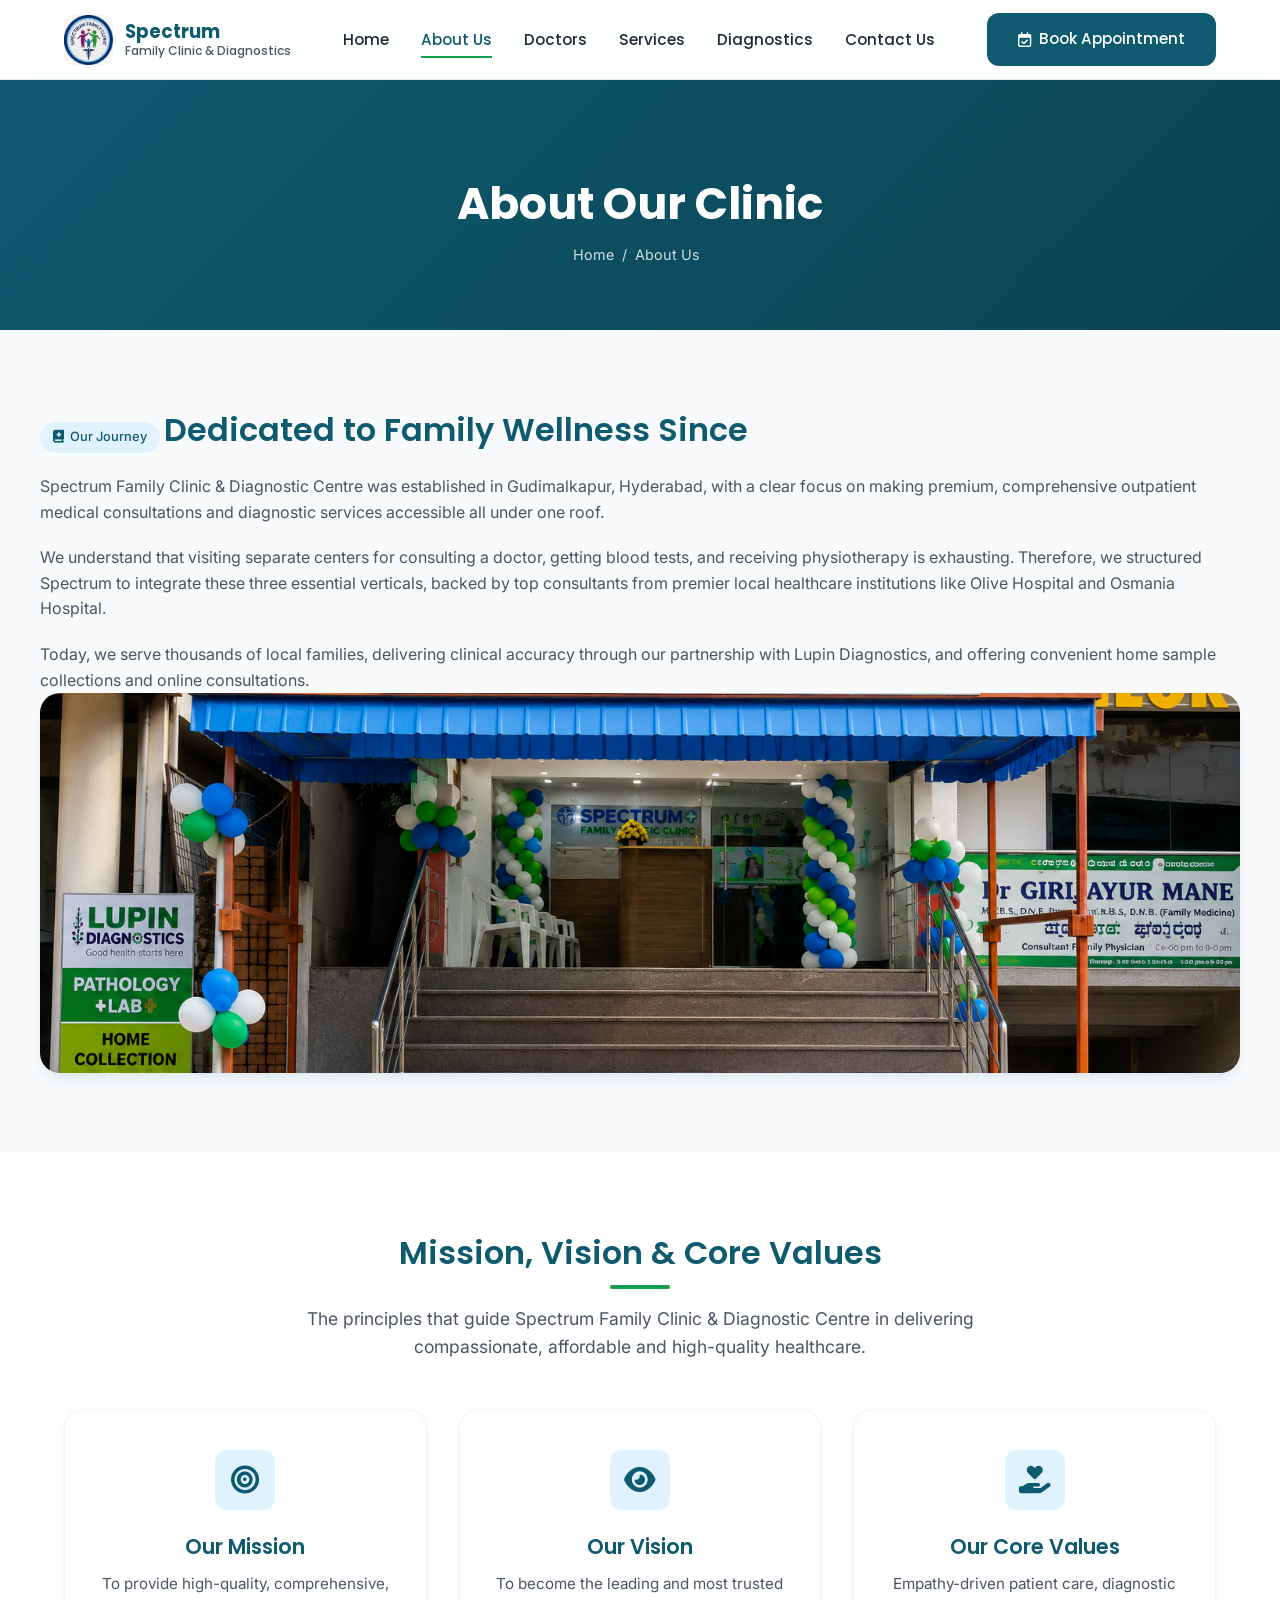
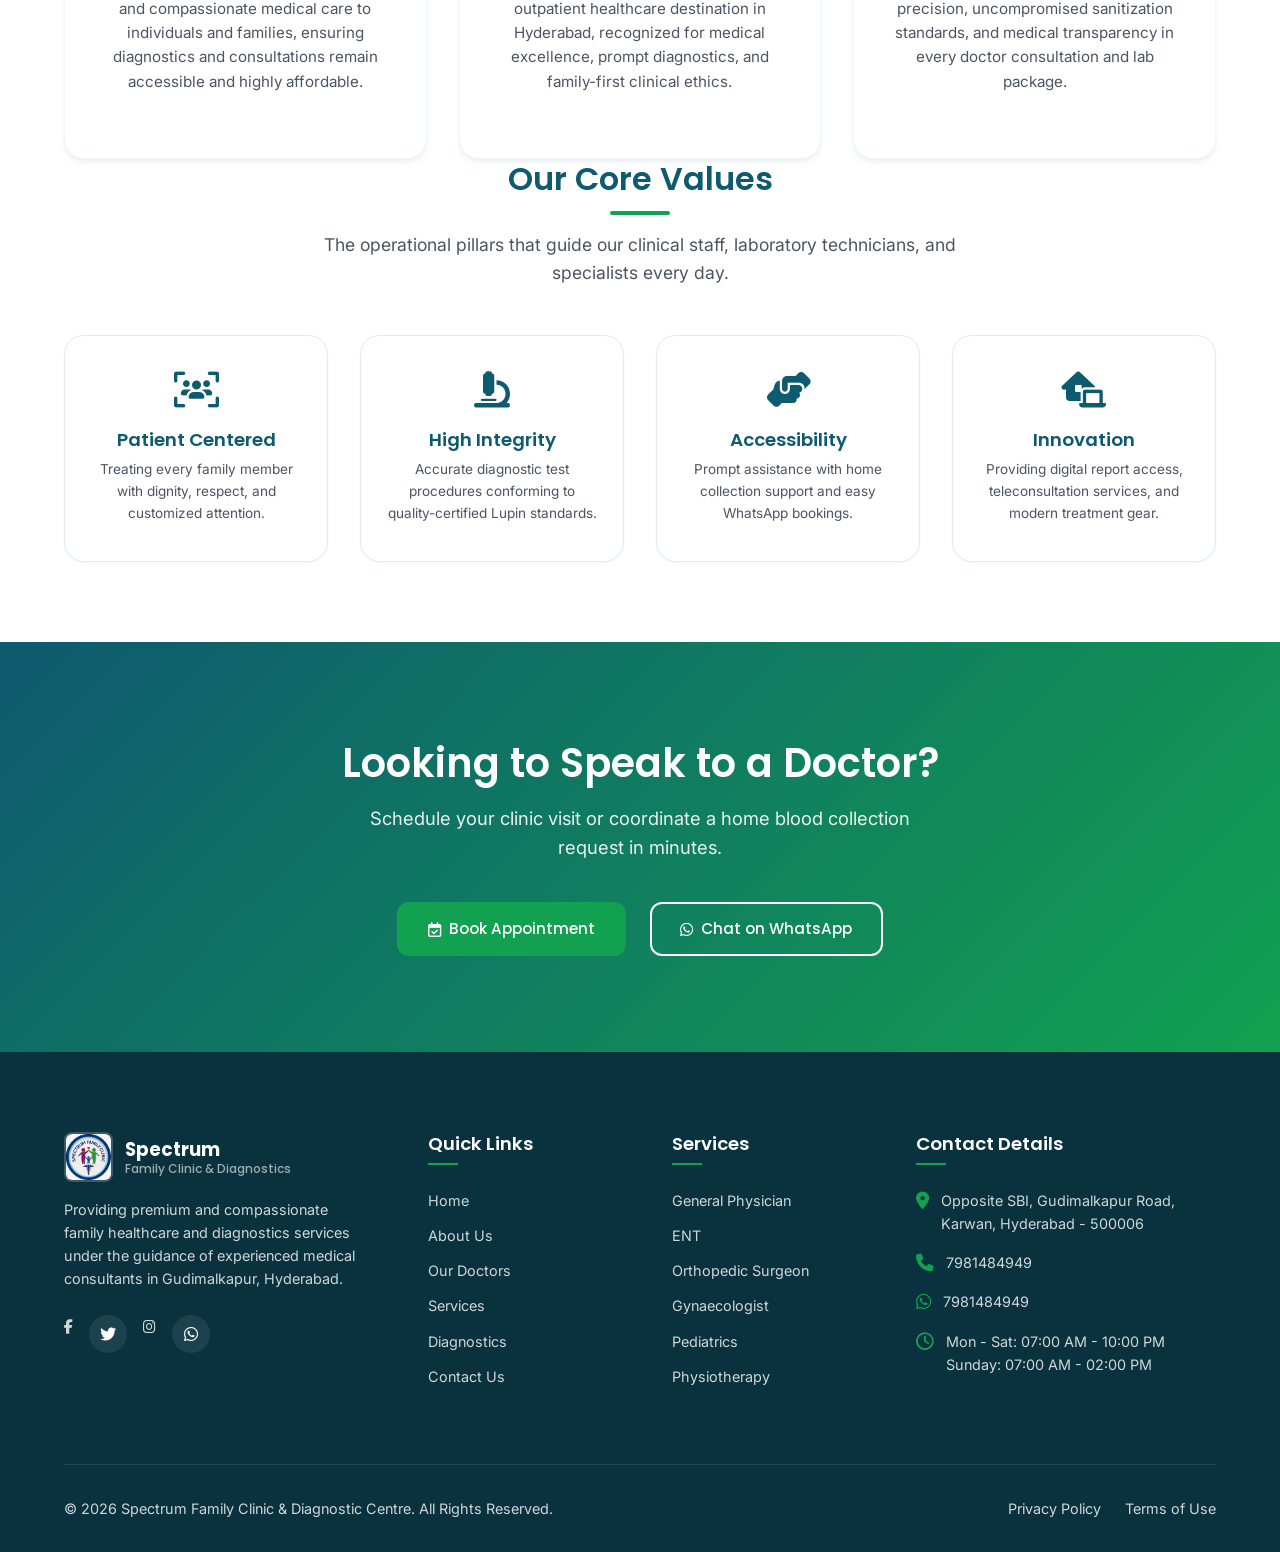
==== about.html @ e3f9c3ff "Spectrum Clinic Website" ====
<!DOCTYPE html>
<html lang="en">
<head>
  <meta charset="UTF-8">
  <meta name="viewport" content="width=device-width, initial-scale=1.0">
  
  <!-- Primary Meta Tags -->
  <title>About Us | Spectrum Family Clinic & Diagnostic Centre</title>
  <meta name="description" content="Learn about the story, mission, vision, and core values of Spectrum Family Clinic & Diagnostic Centre. Discover our commitment to high-standard care in Hyderabad.">
  <meta name="keywords" content="About Spectrum Clinic, Spectrum Family Clinic History, Spectrum Clinic Mission, Clinic Gudimalkapur, Diagnostic lab Hyderabad">
  
  <!-- Stylesheets -->
  <link rel="stylesheet" href="css/style.css">
  <link rel="stylesheet" href="https://cdnjs.cloudflare.com/ajax/libs/font-awesome/6.4.0/css/all.min.css">
</head>
<body>

  <!-- Header -->
  <header class="header">
    <div class="container nav-container">
      <a href="index.html" class="logo-link" id="headerLogoLink">
        <img src="assets/logo.jpeg" alt="Spectrum Family Clinic Logo" class="logo-img">
        <div class="brand-text">
          Spectrum
          <span>Family Clinic & Diagnostics</span>
        </div>
      </a>
      
      <nav class="nav">
        <ul class="nav-menu" id="navMenu">
          <li><a href="index.html" class="nav-link" id="navHome">Home</a></li>
          <li><a href="about.html" class="nav-link active" id="navAbout">About Us</a></li>
          <li><a href="doctors.html" class="nav-link" id="navDoctors">Doctors</a></li>
          <li><a href="services.html" class="nav-link" id="navServices">Services</a></li>
          <li><a href="diagnostics.html" class="nav-link" id="navDiagnostics">Diagnostics</a></li>
          <li><a href="contact.html" class="nav-link" id="navContact">Contact Us</a></li>
        </ul>
      </nav>

      <div class="nav-cta">
        <a href="appointment.html" class="btn btn-primary" id="headerBookBtn">
          <i class="fa-regular fa-calendar-check"></i> Book Appointment
        </a>
      </div>

      <button class="hamburger" id="hamburgerBtn" aria-label="Toggle Navigation">
        <span></span>
        <span></span>
        <span></span>
      </button>
    </div>
  </header>

  <!-- Inner Hero Section -->
  <section class="inner-hero">
    <div class="container">
      <h1>About Our Clinic</h1>
      <ul class="breadcrumbs">
        <li><a href="index.html">Home</a></li>
        <li>About Us</li>
      </ul>
    </div>
  </section>

  <!-- Clinic Story Section -->
  <section class="section-padding container reveal">
    <div 
        <div class="badge badge-teal" style="margin-bottom: 1rem;">
          <i class="fa-solid fa-book-medical"></i> Our Journey
        </div>
        <h2 style="margin-bottom: 1.5rem;">Dedicated to Family Wellness Since </h2>
        <p style="margin-bottom: 1.25rem; color: var(--color-text-light);">Spectrum Family Clinic & Diagnostic Centre was established in Gudimalkapur, Hyderabad, with a clear focus on making premium, comprehensive outpatient medical consultations and diagnostic services accessible all under one roof.</p>
        <p style="margin-bottom: 1.25rem; color: var(--color-text-light);">We understand that visiting separate centers for consulting a doctor, getting blood tests, and receiving physiotherapy is exhausting. Therefore, we structured Spectrum to integrate these three essential verticals, backed by top consultants from premier local healthcare institutions like Olive Hospital and Osmania Hospital.</p>
        <p style="color: var(--color-text-light);">Today, we serve thousands of local families, delivering clinical accuracy through our partnership with Lupin Diagnostics, and offering convenient home sample collections and online consultations.</p>
      </div>
      <div>
        <!-- Using Client Exterior Photo -->
        <img src="assets/hospital.png" alt="Spectrum Family Clinic Exterior Gudimalkapur" style="border-radius: var(--radius-lg); box-shadow: var(--shadow-lg); width: 100%; height: 380px; object-fit: cover;">
      </div>
    </div>
  </section>

  <!-- Mission, Vision, Values Section -->
  <section class="section-padding bg-white reveal">
    <div class="container">
      <div class="section-header">
    <h2>Mission, Vision & Core Values</h2>
    <p>
        The principles that guide Spectrum Family Clinic &
        Diagnostic Centre in delivering compassionate,
        affordable and high-quality healthcare.
    </p>
</div>
      <div class="d-grid">
        <!-- Mission -->
        <div class="premium-card text-center">
          <div class="card-icon" style="margin: 0 auto 1.5rem auto;"><i class="fa-solid fa-bullseye"></i></div>
          <h3>Our Mission</h3>
          <p>To provide high-quality, comprehensive, and compassionate medical care to individuals and families, ensuring diagnostics and consultations remain accessible and highly affordable.</p>
        </div>

        <!-- Vision -->
        <div class="premium-card text-center">
          <div class="card-icon" style="margin: 0 auto 1.5rem auto;"><i class="fa-solid fa-eye"></i></div>
          <h3>Our Vision</h3>
          <p>To become the leading and most trusted outpatient healthcare destination in Hyderabad, recognized for medical excellence, prompt diagnostics, and family-first clinical ethics.</p>
        </div>

        <!-- Core Values -->
        <div class="premium-card text-center">
          <div class="card-icon" style="margin: 0 auto 1.5rem auto;"><i class="fa-solid fa-hand-holding-heart"></i></div>
          <h3>Our Core Values</h3>
          <p>Empathy-driven patient care, diagnostic precision, uncompromised sanitization standards, and medical transparency in every doctor consultation and lab package.</p>
        </div>
      </div>

      <div class="section-header">
        <h2>Our Core Values</h2>
        <p>The operational pillars that guide our clinical staff, laboratory technicians, and specialists every day.</p>
      </div>

      <div class="values-grid">
        <div class="value-card">
          <i class="fa-solid fa-users-viewfinder"></i>
          <h3>Patient Centered</h3>
          <p>Treating every family member with dignity, respect, and customized attention.</p>
        </div>

        <div class="value-card">
          <i class="fa-solid fa-microscope"></i>
          <h3>High Integrity</h3>
          <p>Accurate diagnostic test procedures conforming to quality-certified Lupin standards.</p>
        </div>

        <div class="value-card">
          <i class="fa-solid fa-handshake-angle"></i>
          <h3>Accessibility</h3>
          <p>Prompt assistance with home collection support and easy WhatsApp bookings.</p>
        </div>

        <div class="value-card">
          <i class="fa-solid fa-house-laptop"></i>
          <h3>Innovation</h3>
          <p>Providing digital report access, teleconsultation services, and modern treatment gear.</p>
        </div>
      </div>
    </div>
  </section>

  
  <!-- Final CTA Section -->
  <section class="final-cta reveal">
    <div class="container">
      <h2>Looking to Speak to a Doctor?</h2>
      <p>Schedule your clinic visit or coordinate a home blood collection request in minutes.</p>
      <div class="final-cta-buttons">
        <a href="appointment.html" class="btn btn-secondary" id="ctaBookBtn">
          <i class="fa-regular fa-calendar-check"></i> Book Appointment
        </a>
        <a href="https://wa.me/917981484949" class="btn btn-outline-white" id="ctaWaBtn" target="_blank">
          <i class="fa-brands fa-whatsapp"></i> Chat on WhatsApp
        </a>
      </div>
    </div>
  </section>

  <!-- Footer -->
  <footer class="footer">
    <div class="container">
      <div class="footer-top">
        <div class="footer-brand">
          <a href="index.html" class="logo-link" style="margin-bottom: 1rem;">
            <img src="assets/logo.jpeg" alt="Spectrum Family Clinic Logo" class="logo-img" style="border: 2px solid rgba(255,255,255,0.2);">
            <div class="brand-text" style="color: #FFFFFF;">
              Spectrum
              <span style="color: rgba(255,255,255,0.6);">Family Clinic & Diagnostics</span>
            </div>
          </a>
          <p>Providing premium and compassionate family healthcare and diagnostics services under the guidance of experienced medical consultants in Gudimalkapur, Hyderabad.</p>
          <div class="social-links">
             <a href="https://www.facebook.com/share/1BTDL4vWSD/?mibextid=wwXIfr" target="_blank" rel="noopener noreferrer"aria-label="Facebook"><i class="fa-brands fa-facebook-f"></i></a>
            <a href="#" class="social-icon" aria-label="Twitter"><i class="fa-brands fa-twitter"></i></a>
            <a href="https://www.instagram.com/spectrum.clinic14?igsh=MWdrMHIwYWJzZGtmZw%3D%3D&utm_source=qr" target="_blank" rel="noopener noreferrer" aria-label="Instagram"> <i class="fa-brands fa-instagram"></i></a>
            <a href="https://wa.me/917981484949" class="social-icon" aria-label="WhatsApp" target="_blank"><i class="fa-brands fa-whatsapp"></i></a>
          </div>
        </div>

        <div>
          <h4>Quick Links</h4>
          <ul class="footer-links">
            <li><a href="index.html">Home</a></li>
            <li><a href="about.html">About Us</a></li>
            <li><a href="doctors.html">Our Doctors</a></li>
            <li><a href="services.html">Services</a></li>
            <li><a href="diagnostics.html">Diagnostics</a></li>
            <li><a href="contact.html">Contact Us</a></li>
          </ul>
        </div>

        <div>
          <h4>Services</h4>
          <ul class="footer-links">
             <li><a href="services.html#physician">General Physician</a></li>
            <li><a href="services.html#ent">ENT </a></li>
            <li><a href="services.html#ortho">Orthopedic Surgeon</a></li>
            <li><a href="services.html#gynec">Gynaecologist</a></li>
            <li><a href="services.html#pediatrics">Pediatrics</a></li>
            <li><a href="services.html#physio">Physiotherapy</a></li>
          </ul>
        </div>

        <div>
          <h4>Contact Details</h4>
          <ul class="footer-contact">
            <li>
              <i class="fa-solid fa-location-dot"></i>
              <span>Opposite SBI, Gudimalkapur Road, Karwan, Hyderabad - 500006</span>
            </li>
            <li>
              <i class="fa-solid fa-phone"></i>
              <span><a href="tel:7981484949">7981484949</a></span>
            </li>
            <li>
              <i class="fa-brands fa-whatsapp"></i>
              <span><a href="https://wa.me/917981484949" target="_blank">7981484949</a></span>
            </li>
            <li>
              <i class="fa-regular fa-clock"></i>
              <span>Mon - Sat: 07:00 AM - 10:00 PM<br>Sunday: 07:00 AM - 02:00 PM</span>
            </li>
          </ul>
        </div>
      </div>

      <div class="footer-bottom">
        <p>&copy; 2026 Spectrum Family Clinic & Diagnostic Centre. All Rights Reserved.</p>
        <ul class="footer-bottom-links">
          <li><a href="#">Privacy Policy</a></li>
          <li><a href="#">Terms of Use</a></li>
        </ul>
      </div>
    </div>
  </footer>

  <!-- Sticky Bottom Mobile Bar -->
  <div class="sticky-bottom-bar">
    <a href="tel:7981484949" class="sticky-bottom-item highlight" id="mobileStickyCall">
      <i class="fa-solid fa-phone"></i>
      <span>Call Now</span>
    </a>
    <a href="https://wa.me/917981484949" class="sticky-bottom-item highlight-green" id="mobileStickyWa" target="_blank">
      <i class="fa-brands fa-whatsapp"></i>
      <span>WhatsApp</span>
    </a>
    <a href="appointment.html" class="sticky-bottom-item" id="mobileStickyBook">
      <i class="fa-regular fa-calendar-check"></i>
      <span>Book Appointment</span>
    </a>
  </div>

  <!-- Gallery Lightbox Modal -->
  <div class="lightbox-modal" id="lightboxModal">
    <div class="lightbox-content">
      <button class="lightbox-close" aria-label="Close Lightbox">&times;</button>
      <button class="lightbox-prev" aria-label="Previous Image"><i class="fa-solid fa-chevron-left"></i></button>
      <img class="lightbox-img" src="" alt="Clinic facility preview">
      <div class="lightbox-caption"></div>
      <button class="lightbox-next" aria-label="Next Image"><i class="fa-solid fa-chevron-right"></i></button>
    </div>
  </div>

  <!-- Scripts -->
  <script src="js/main.js"></script>
</body>
</html>
---- css/style.css ----
/* Spectrum Family Clinic & Diagnostic Centre - Stylesheet */
@import url('https://fonts.googleapis.com/css2?family=Inter:wght@300;400;500;600&family=Poppins:wght@500;600;700&display=swap');

/* Design System Tokens */
:root {
  /* Colors */
  --color-primary: #0E5A6F;        /* Deep Medical Teal */
  --color-primary-dark: #0A4353;
  --color-primary-light: #E0F2FE;  /* Very Light Teal background */
  --color-secondary: #12A150;      /* Healthcare Green */
  --color-secondary-dark: #0D7A3C;
  --color-accent: #D4A017;         /* Gold (used sparingly for stars) */
  --color-bg: #F8FAFC;             /* Light Slate background */
  --color-card: #FFFFFF;
  --color-text: #1F2937;           /* Charcoal text */
  --color-text-light: #4B5563;     /* Muted text */
  --color-border: #E2E8F0;
  
  /* Typography */
  --font-headings: 'Poppins', sans-serif;
  --font-body: 'Inter', sans-serif;
  
  /* Shadows */
  --shadow-sm: 0 1px 3px rgba(14, 90, 111, 0.05);
  --shadow-md: 0 4px 6px -1px rgba(14, 90, 111, 0.08), 0 2px 4px -1px rgba(14, 90, 111, 0.04);
  --shadow-lg: 0 10px 15px -3px rgba(14, 90, 111, 0.08), 0 4px 6px -2px rgba(14, 90, 111, 0.04);
  --shadow-hover: 0 20px 25px -5px rgba(14, 90, 111, 0.12), 0 10px 10px -5px rgba(14, 90, 111, 0.04);
  
  /* Border Radius */
  --radius-sm: 8px;
  --radius-md: 12px;
  --radius-lg: 20px;
  --radius-full: 9999px;
  
  /* Layout */
  --max-width: 1200px;
  --transition: all 0.3s cubic-bezier(0.4, 0, 0.2, 1);
  --header-height: 80px;
}

/* Reset */
*, *::before, *::after {
  box-sizing: border-box;
  margin: 0;
  padding: 0;
}

html {
  scroll-behavior: smooth;
  font-size: 16px;
  -webkit-font-smoothing: antialiased;
}

body {
  font-family: var(--font-body);
  background-color: var(--color-bg);
  color: var(--color-text);
  line-height: 1.6;
  padding-bottom: 0;
}

/* Typography */
h1, h2, h3, h4, h5, h6 {
  font-family: var(--font-headings);
  font-weight: 600;
  line-height: 1.25;
  color: var(--color-primary);
}

h1 {
  font-size: 2.5rem;
  font-weight: 700;
}

h2 {
  font-size: 2rem;
  margin-bottom: 1rem;
  position: relative;
  display: inline-block;
}

/* Section Header styling */
.section-header {
  text-align: center;
  max-width: 700px;
  margin: 0 auto 3rem auto;
}

.section-header h2::after {
  content: '';
  display: block;
  width: 60px;
  height: 4px;
  background: var(--color-secondary);
  margin: 0.75rem auto 0 auto;
  border-radius: var(--radius-full);
}

.section-header p {
  color: var(--color-text-light);
  font-size: 1.1rem;
}

a {
  color: inherit;
  text-decoration: none;
  transition: var(--transition);
}

img {
  max-width: 100%;
  height: auto;
  display: block;
}

/* Layout Utilities */
.container {
  max-width: var(--max-width);
  margin: 0 auto;
  padding: 0 1.5rem;
}

.section-padding {
  padding: 5rem 0;
}

.bg-white {
  background-color: #FFFFFF;
}

.text-center {
  text-align: center;
}

.d-grid {
  display: grid;
    grid-template-columns:repeat(3,1fr);
    gap:2rem;
}


.flex {
  display: flex;
}

/* Buttons & Links */
.btn {
  display: inline-flex;
  align-items: center;
  justify-content: center;
  font-family: var(--font-headings);
  font-weight: 500;
  padding: 0.8rem 1.8rem;
  border-radius: var(--radius-md);
  border: 2px solid transparent;
  cursor: pointer;
  transition: var(--transition);
  font-size: 0.95rem;
  gap: 0.5rem;
}

.btn-primary {
  background-color: var(--color-primary);
  color: #FFFFFF;
}

.btn-primary:hover {
  background-color: var(--color-primary-dark);
  transform: translateY(-2px);
  box-shadow: 0 4px 12px rgba(14, 90, 111, 0.2);
}

.btn-secondary {
  background-color: var(--color-secondary);
  color: #FFFFFF;
}

.btn-secondary:hover {
  background-color: var(--color-secondary-dark);
  transform: translateY(-2px);
  box-shadow: 0 4px 12px rgba(18, 161, 80, 0.2);
}

.btn-outline {
  background-color: transparent;
  border-color: var(--color-primary);
  color: var(--color-primary);
}

.btn-outline:hover {
  background-color: var(--color-primary);
  color: #FFFFFF;
  transform: translateY(-2px);
}

.btn-outline-white {
  background-color: transparent;
  border-color: #FFFFFF;
  color: #FFFFFF;
}

.btn-outline-white:hover {
  background-color: #FFFFFF;
  color: var(--color-primary);
  transform: translateY(-2px);
}

/* Badges */
.badge {
  display: inline-flex;
  align-items: center;
  padding: 0.35rem 0.8rem;
  border-radius: var(--radius-full);
  font-size: 0.8rem;
  font-weight: 500;
  gap: 0.4rem;
}

.badge-teal {
  background-color: var(--color-primary-light);
  color: var(--color-primary);
}

.badge-green {
  background-color: #DCFCE7;
  color: var(--color-secondary);
}

/* Header & Navigation */
.header {
  position: fixed;
  top: 0;
  left: 0;
  right: 0;
  height: var(--header-height);
  background-color: rgba(255, 255, 255, 0.85);
  backdrop-filter: blur(12px);
  -webkit-backdrop-filter: blur(12px);
  border-bottom: 1px solid var(--color-border);
  z-index: 1000;
  transition: var(--transition);
}

.header.scrolled {
  height: 70px;
  background-color: rgba(255, 255, 255, 0.95);
  box-shadow: var(--shadow-md);
}

.nav-container {
  display: flex;
  justify-content: space-between;
  align-items: center;
  height: 100%;
}

.logo-link {
  display: flex;
  align-items: center;
  gap: 0.75rem;
}

.logo-img {
  height: 50px;
  width: auto;
  border-radius: var(--radius-sm);
}

.brand-text {
  font-family: var(--font-headings);
  font-weight: 700;
  font-size: 1.15rem;
  color: var(--color-primary);
  line-height: 1.1;
}

.brand-text span {
  display: block;
  font-size: 0.75rem;
  font-weight: 500;
  color: var(--color-text-light);
  margin-top: 2px;
}

.nav-menu {
  display: flex;
  list-style: none;
  gap: 2rem;
  align-items: center;
}

.nav-link {
  font-family: var(--font-headings);
  font-size: 0.95rem;
  font-weight: 500;
  color: var(--color-text);
  position: relative;
  padding: 0.5rem 0;
}

.nav-link:hover, .nav-link.active {
  color: var(--color-primary);
}

.nav-link::after {
  content: '';
  position: absolute;
  bottom: 0;
  left: 0;
  width: 0;
  height: 2px;
  background-color: var(--color-secondary);
  transition: var(--transition);
}

.nav-link:hover::after, .nav-link.active::after {
  width: 100%;
}

.nav-cta {
  display: flex;
  align-items: center;
}

/* Mobile Hamburger Menu */
.hamburger {
  display: none;
  background: none;
  border: none;
  cursor: pointer;
  padding: 0.5rem;
  z-index: 1001;
}

.hamburger span {
  display: block;
  width: 25px;
  height: 3px;
  background-color: var(--color-primary);
  margin: 5px 0;
  transition: var(--transition);
  border-radius: 3px;
}

/* Mobile Sticky Bottom Navigation */
.sticky-bottom-bar {
  display: none;
  position: fixed;
  bottom: 0;
  left: 0;
  right: 0;
  background: #FFFFFF;
  box-shadow: 0 -4px 12px rgba(0, 0, 0, 0.08);
  z-index: 999;
  grid-template-columns: repeat(3, 1fr);
  border-top: 1px solid var(--color-border);
}

.sticky-bottom-item {
  display: flex;
  flex-direction: column;
  align-items: center;
  justify-content: center;
  padding: 0.75rem 0;
  font-size: 0.75rem;
  font-weight: 500;
  color: var(--color-text-light);
  gap: 3px;
}

.sticky-bottom-item i {
  font-size: 1.25rem;
}

.sticky-bottom-item.highlight {
  background-color: var(--color-primary);
  color: #FFFFFF;
}

.sticky-bottom-item.highlight-green {
  background-color: var(--color-secondary);
  color: #FFFFFF;
}

/* Hero Section */
.hero {
  position: relative;
  min-height: 85vh;
  padding-top: var(--header-height);
  display: flex;
  align-items: center;
  background-size: cover;
  background-position: center;
  background-repeat: no-repeat;
  color: #FFFFFF;
}

.hero-overlay {
  position: absolute;
  top: 0;
  left: 0;
  right: 0;
  bottom: 0;
  background: linear-gradient(135deg, rgba(14, 90, 111, 0.92) 0%, rgba(18, 161, 80, 0.4) 100%);
  z-index: 1;
}

.hero-content {
  position: relative;
  z-index: 2;
  max-width: 750px;
}

.hero h1 {
  color: #FFFFFF;
  font-size: 3rem;
  margin-bottom: 1.5rem;
}

.hero p {
  font-size: 1.25rem;
  margin-bottom: 2rem;
  opacity: 0.95;
  font-weight: 300;
  line-height: 1.7;
}

.hero-actions {
  display: flex;
  gap: 1rem;
}

/* Inner Page Hero */
.inner-hero {
  position: relative;
  padding: 6rem 0 4rem 0;
  background: linear-gradient(135deg, var(--color-primary) 0%, var(--color-primary-dark) 100%);
  color: #FFFFFF;
  margin-top: var(--header-height);
  text-align: center;
}

.inner-hero h1 {
  color: #FFFFFF;
  font-size: 2.75rem;
  margin-bottom: 0.75rem;
}

.breadcrumbs {
  display: flex;
  justify-content: center;
  list-style: none;
  font-size: 0.9rem;
  opacity: 0.8;
  gap: 0.5rem;
}

.breadcrumbs li::after {
  content: '/';
  margin-left: 0.5rem;
}

.breadcrumbs li:last-child::after {
  content: '';
}

/* Trust Bar */
.trust-bar {
  background-color: #FFFFFF;
  box-shadow: var(--shadow-md);
  border-radius: var(--radius-lg);
  margin-top: 40px;
  position: relative;
  z-index: 10;
  padding: 2rem;
}

.trust-grid {
  display: grid;
  grid-template-columns: repeat(5, 1fr);
  gap: 1.5rem;
  align-items: center;
}

.trust-item {
  display: flex;
  align-items: center;
  gap: 1rem;
  border-right: 1px solid var(--color-border);
  padding-right: 1rem;
}

.trust-item:last-child {
  border-right: none;
}

.trust-icon-box {
  width: 48px;
  height: 48px;
  background-color: var(--color-primary-light);
  border-radius: var(--radius-md);
  display: flex;
  align-items: center;
  justify-content: center;
  color: var(--color-primary);
  font-size: 1.25rem;
  flex-shrink: 0;
}

.trust-info h4 {
  font-size: 1.05rem;
  font-weight: 600;
  color: var(--color-primary);
}

.trust-info p {
  font-size: 0.8rem;
  color: var(--color-text-light);
}

/* Premium Card Designs */
.card-grid {
  display: grid;
  grid-template-columns: repeat(auto-fit, minmax(320px, 1fr));
  gap: 2rem;
}

.premium-card {
  background-color: var(--color-card);
  border-radius: var(--radius-lg);
  padding: 2.5rem 2rem;
  box-shadow: var(--shadow-md);
  border: 1px solid rgba(14, 90, 111, 0.05);
  transition: var(--transition);
  position: relative;
  overflow: hidden;
}

.premium-card::before {
  content: '';
  position: absolute;
  top: 0;
  left: 0;
  width: 100%;
  height: 4px;
  background: linear-gradient(90deg, var(--color-primary), var(--color-secondary));
  opacity: 0;
  transition: var(--transition);
}

.premium-card:hover {
  transform: translateY(-6px);
  box-shadow: var(--shadow-hover);
}

.premium-card:hover::before {
  opacity: 1;
}

.card-icon {
  width: 60px;
  height: 60px;
  background-color: var(--color-primary-light);
  border-radius: var(--radius-md);
  display: flex;
  align-items: center;
  justify-content: center;
  color: var(--color-primary);
  font-size: 1.75rem;
  margin-bottom: 1.5rem;
  transition: var(--transition);
}

.premium-card:hover .card-icon {
  background-color: var(--color-primary);
  color: #FFFFFF;
}

.premium-card h3 {
  font-size: 1.3rem;
  margin-bottom: 0.75rem;
}

.premium-card p {
  color: var(--color-text-light);
  font-size: 0.95rem;
  margin-bottom: 1.5rem;
}

.card-link {
  color: var(--color-primary);
  font-weight: 600;
  font-size: 0.9rem;
  display: inline-flex;
  align-items: center;
  gap: 0.4rem;
}

.card-link i {
  font-size: 0.8rem;
  transition: var(--transition);
}

.premium-card:hover .card-link i {
  transform: translateX(4px);
}

/* About Preview Section */
.about-preview-grid {
  display: grid;
  grid-template-columns: 1fr 1fr;
  gap: 4rem;
  align-items: center;
}

.about-preview-image {
  position: relative;
  border-radius: var(--radius-lg);
  overflow: hidden;
  box-shadow: var(--shadow-lg);
}

.about-preview-image img {
  width: 100%;
  height: 450px;
  object-fit: cover;
  transition: var(--transition);
}

.about-preview-image:hover img {
  transform: scale(1.05);
}

.about-preview-badge {
  position: absolute;
  bottom: 2rem;
  right: 2rem;
  background-color: #FFFFFF;
  padding: 1rem 1.5rem;
  border-radius: var(--radius-md);
  box-shadow: var(--shadow-lg);
  display: flex;
  align-items: center;
  gap: 0.75rem;
}

.about-preview-badge i {
  color: var(--color-secondary);
  font-size: 2rem;
}

.about-preview-badge h4 {
  font-size: 1.25rem;
  font-weight: 700;
  color: var(--color-primary);
}

.about-preview-badge p {
  font-size: 0.75rem;
  color: var(--color-text-light);
}

.about-preview-content h2 {
  margin-bottom: 1.5rem;
}

.about-preview-content p {
  color: var(--color-text-light);
  margin-bottom: 1.5rem;
}

/* Why Choose Us Grid */
.why-grid {
  display: grid;
  grid-template-columns: repeat(3, 1fr);
  gap: 2rem;
}

/* Doctor Section & Doctors Page Cards */
.doctor-grid {
  display: grid;
  grid-template-columns: repeat(3, 1fr);
  gap: 2.5rem;
}

.doctor-card {
  background-color: var(--color-card);
  border-radius: var(--radius-lg);
  overflow: hidden;
  box-shadow: var(--shadow-md);
  border: 1px solid var(--color-border);
  transition: var(--transition);
  display: flex;
  flex-direction: column;
  height: 100%; /* Equal Height */
}

.doctor-card:hover {
  transform: translateY(-6px);
  box-shadow: var(--shadow-hover);
}

.doctor-img-box {
  width: 100%;
  height: 320px; /* Equal image sizes */
  overflow: hidden;
  background-color: var(--color-bg);
  position: relative;
}

.doctor-img-box img {
  width: 100%;
  height: 100%;
  object-fit: contain;
  transition: var(--transition);
}

.doctor-card:hover .doctor-img-box img {
  transform: scale(1.05);
}

.doctor-info-box {
  padding: 1.75rem;
  flex-grow: 1; /* Equal space distribution */
  display: flex;
  flex-direction: column;
}

.doctor-dept {
  color: var(--color-secondary);
  font-weight: 600;
  font-size: 0.85rem;
  text-transform: uppercase;
  margin-bottom: 0.5rem;
}

.doctor-card h3 {
  font-size: 1.25rem;
  margin-bottom: 0.25rem;
}

.doctor-qual {
  font-size: 0.85rem;
  color: var(--color-text-light);
  margin-bottom: 0.75rem;
  font-weight: 500;
}

.doctor-experience {
  font-size: 0.85rem;
  color: var(--color-primary);
  background-color: var(--color-primary-light);
  padding: 0.25rem 0.75rem;
  border-radius: var(--radius-full);
  display: inline-block;
  align-self: flex-start;
  margin-bottom: 1rem;
  font-weight: 600;
}

.doctor-description {
  color: var(--color-text-light);
  font-size: 0.9rem;
  line-height: 1.5;
  margin-bottom: 1.25rem;
  flex-grow: 1; /* Keeps details matching */
}

.doctor-meta {
  border-top: 1px solid var(--color-border);
  padding-top: 1rem;
  margin-top: auto;
  font-size: 0.85rem;
}

.doctor-timings {
  color: var(--color-text);
  margin-bottom: 1.25rem;
  display: flex;
  align-items: center;
  gap: 0.5rem;
}

.doctor-timings i {
  color: var(--color-primary);
}

.doctor-card .btn {
  width: 100%;
}

/* Diagnostics & Packages Grid */
.package-grid {
  display: grid;
  grid-template-columns: repeat(auto-fit, minmax(340px, 1fr));
  gap: 2rem;
}

.package-card {
  background-color: var(--color-card);
  border-radius: var(--radius-lg);
  padding: 2.25rem 1.75rem;
  border: 1px solid var(--color-border);
  box-shadow: var(--shadow-md);
  position: relative;
  transition: var(--transition);
  display: flex;
  flex-direction: column;
  height: 100%;
}

.package-card:hover {
  transform: translateY(-5px);
  box-shadow: var(--shadow-hover);
  border-color: rgba(14, 90, 111, 0.2);
}

.package-badge {
  position: absolute;
  top: 1.5rem;
  right: 1.5rem;
}

.package-card h3 {
  font-size: 1.3rem;
  margin-bottom: 0.5rem;
  padding-right: 4rem;
}

.package-partner {
  font-size: 0.8rem;
  color: var(--color-text-light);
  display: flex;
  align-items: center;
  gap: 0.4rem;
  margin-bottom: 1.25rem;
}

.package-partner i {
  color: var(--color-secondary);
}

.package-includes {
  border-top: 1px solid var(--color-border);
  border-bottom: 1px solid var(--color-border);
  padding: 1.25rem 0;
  margin: 1rem 0;
  flex-grow: 1;
}

.package-includes h4 {
  font-size: 0.95rem;
  margin-bottom: 0.75rem;
  color: var(--color-primary);
}

.package-includes ul {
  list-style: none;
}

.package-includes li {
  font-size: 0.85rem;
  color: var(--color-text-light);
  margin-bottom: 0.5rem;
  display: flex;
  align-items: center;
  gap: 0.5rem;
}

.package-includes li i {
  color: var(--color-secondary);
  font-size: 0.75rem;
}

.package-pricing {
  margin-bottom: 1.5rem;
}

.package-price {
  font-size: 1.8rem;
  font-weight: 700;
  color: var(--color-primary);
}

.package-price span {
  font-size: 0.9rem;
  color: var(--color-text-light);
  text-decoration: line-through;
  margin-left: 0.5rem;
  font-weight: 400;
}

.package-card .btn {
  width: 100%;
}

/* Testimonial Section */
.testimonials-section {
  background-color: var(--color-primary-light);
}

.testimonial-grid {
  display: grid;
  grid-template-columns: repeat(3, 1fr);
  gap: 2rem;
}

.testimonial-card {
  background-color: #FFFFFF;
  padding: 2.25rem 1.75rem;
  border-radius: var(--radius-lg);
  box-shadow: var(--shadow-md);
  display: flex;
  flex-direction: column;
}

.test-stars {
  color: var(--color-accent);
  margin-bottom: 1rem;
  font-size: 1rem;
}

.test-text {
  font-style: italic;
  color: var(--color-text-light);
  font-size: 0.95rem;
  line-height: 1.6;
  margin-bottom: 1.5rem;
  flex-grow: 1;
}

.test-author-box {
  display: flex;
  align-items: center;
  justify-content: space-between;
  border-top: 1px solid var(--color-border);
  padding-top: 1rem;
}

.test-author h4 {
  font-size: 0.95rem;
  color: var(--color-primary);
}

.test-author p {
  font-size: 0.75rem;
  color: var(--color-text-light);
}

.google-review-badge {
  display: flex;
  align-items: center;
  gap: 0.4rem;
  font-size: 0.8rem;
  font-weight: 600;
  color: #4285F4;
}

.google-review-badge i {
  font-size: 1rem;
}

/* Final CTA */
.final-cta {
  position: relative;
  background: linear-gradient(135deg, var(--color-primary) 0%, var(--color-secondary) 100%);
  color: #FFFFFF;
  text-align: center;
  padding: 6rem 0;
  overflow: hidden;
}

.final-cta h2 {
  color: #FFFFFF;
  font-size: 2.5rem;
  margin-bottom: 1rem;
}

.final-cta p {
  font-size: 1.15rem;
  max-width: 600px;
  margin: 0 auto 2.5rem auto;
  opacity: 0.9;
}

.final-cta-buttons {
  display: flex;
  justify-content: center;
  gap: 1.5rem;
}

/* Book Appointment Page Tabbed Experience */
.booking-container {
  max-width: 800px;
  margin: 0 auto;
  background-color: #FFFFFF;
  border-radius: var(--radius-lg);
  box-shadow: var(--shadow-lg);
  padding: 3rem 2.5rem;
  border: 1px solid var(--color-border);
}

.booking-tabs {
  display: grid;
  grid-template-columns: repeat(3, 1fr);
  gap: 1rem;
  margin-bottom: 2.5rem;
}

.booking-tab-btn {
  background: var(--color-bg);
  border: 1px solid var(--color-border);
  padding: 1.25rem 0.75rem;
  border-radius: var(--radius-md);
  font-family: var(--font-headings);
  font-size: 0.95rem;
  font-weight: 600;
  color: var(--color-text-light);
  cursor: pointer;
  transition: var(--transition);
  display: flex;
  flex-direction: column;
  align-items: center;
  gap: 0.5rem;
  text-align: center;
}

.booking-tab-btn i {
  font-size: 1.5rem;
  color: var(--color-primary);
}

.booking-tab-btn:hover {
  background-color: var(--color-primary-light);
  border-color: var(--color-primary);
  color: var(--color-primary);
}

.booking-tab-btn.active {
  background-color: var(--color-primary);
  border-color: var(--color-primary);
  color: #FFFFFF;
}

.booking-tab-btn.active i {
  color: #FFFFFF;
}

/* Dynamic Forms */
.booking-form-box {
  display: none;
}

.booking-form-box.active {
  display: block;
}

.form-grid {
  display: grid;
  grid-template-columns: 1fr 1fr;
  gap: 1.5rem;
  margin-bottom: 1.75rem;
}

.form-group-full {
  grid-column: span 2;
}

.form-group {
  display: flex;
  flex-direction: column;
  gap: 0.5rem;
}

.form-group label {
  font-size: 0.9rem;
  font-weight: 600;
  color: var(--color-primary);
}

.form-control {
  font-family: var(--font-body);
  font-size: 0.95rem;
  padding: 0.85rem 1rem;
  border: 1.5px solid var(--color-border);
  border-radius: var(--radius-md);
  outline: none;
  background-color: var(--color-bg);
  transition: var(--transition);
  color: var(--color-text);
}

.form-control:focus {
  border-color: var(--color-primary);
  background-color: #FFFFFF;
  box-shadow: 0 0 0 4px rgba(14, 90, 111, 0.1);
}

textarea.form-control {
  resize: vertical;
  min-height: 120px;
}

.booking-form-box .btn {
  width: 100%;
  padding: 1rem;
  font-size: 1.05rem;
  font-weight: 600;
}

/* Contact Us Page details */
.contact-grid {
  display: grid;
  grid-template-columns: 1.2fr 0.8fr;
  gap: 3.5rem;
}

.map-container {
  border-radius: var(--radius-lg);
  overflow: hidden;
  box-shadow: var(--shadow-md);
  border: 1px solid var(--color-border);
  height: 480px;
}

.map-container iframe {
  width: 100%;
  height: 100%;
  border: none;
}

.contact-info-card {
  background-color: #FFFFFF;
  border-radius: var(--radius-lg);
  padding: 2.5rem;
  box-shadow: var(--shadow-md);
  border: 1px solid var(--color-border);
}

.contact-info-list {
  list-style: none;
  margin: 2rem 0;
}

.contact-info-item {
  display: flex;
  align-items: flex-start;
  gap: 1.25rem;
  margin-bottom: 2rem;
}

.contact-info-item:last-child {
  margin-bottom: 0;
}

.contact-info-item i {
  font-size: 1.5rem;
  color: var(--color-primary);
  margin-top: 3px;
}

.contact-info-item h4 {
  font-size: 1.05rem;
  margin-bottom: 0.25rem;
}

.contact-info-item p {
  color: var(--color-text-light);
  font-size: 0.95rem;
  white-space: pre-line;
}


/* Lightbox Modal */
.lightbox-modal {
  display: none;
  position: fixed;
  top: 0;
  left: 0;
  right: 0;
  bottom: 0;
  background-color: rgba(15, 23, 42, 0.95);
  z-index: 2000;
  align-items: center;
  justify-content: center;
}

.lightbox-content {
  position: relative;
  max-width: 85%;
  max-height: 85%;
  display: flex;
  flex-direction: column;
  align-items: center;
}

.lightbox-img {
  max-width: 100%;
  max-height: 80vh;
  object-fit: contain;
  border-radius: var(--radius-sm);
  box-shadow: 0 10px 30px rgba(0,0,0,0.5);
  animation: zoom 0.3s ease-out;
}

@keyframes zoom {
  from { transform: scale(0.9); opacity: 0; }
  to { transform: scale(1); opacity: 1; }
}

.lightbox-caption {
  color: #FFFFFF;
  margin-top: 1rem;
  font-family: var(--font-headings);
  font-size: 1.1rem;
  text-align: center;
}

.lightbox-close {
  position: absolute;
  top: -40px;
  right: 0;
  background: none;
  border: none;
  color: #FFFFFF;
  font-size: 2rem;
  cursor: pointer;
  transition: var(--transition);
}

.lightbox-close:hover {
  color: var(--color-secondary);
}

.lightbox-prev, .lightbox-next {
  position: absolute;
  top: 50%;
  transform: translateY(-50%);
  background: rgba(255,255,255,0.1);
  border: none;
  color: #FFFFFF;
  font-size: 1.5rem;
  width: 50px;
  height: 50px;
  border-radius: 50%;
  cursor: pointer;
  transition: var(--transition);
  display: flex;
  align-items: center;
  justify-content: center;
}

.lightbox-prev:hover, .lightbox-next:hover {
  background: var(--color-primary);
}

.lightbox-prev {
  left: -70px;
}

.lightbox-next {
  right: -70px;
}

/* Custom Alert/Confirmation Modal */
.modal-overlay {
  display: none;
  position: fixed;
  top: 0;
  left: 0;
  right: 0;
  bottom: 0;
  background-color: rgba(15, 23, 42, 0.7);
  backdrop-filter: blur(4px);
  z-index: 2000;
  align-items: center;
  justify-content: center;
}

.modal-card {
  background-color: #FFFFFF;
  border-radius: var(--radius-lg);
  padding: 2.5rem;
  max-width: 480px;
  width: 90%;
  box-shadow: var(--shadow-lg);
  text-align: center;
  animation: slideUp 0.3s ease-out;
}

@keyframes slideUp {
  from { transform: translateY(20px); opacity: 0; }
  to { transform: translateY(0); opacity: 1; }
}

.modal-icon {
  font-size: 3.5rem;
  color: var(--color-secondary);
  margin-bottom: 1.25rem;
}

.modal-card h3 {
  font-size: 1.4rem;
  margin-bottom: 0.75rem;
  color: var(--color-primary);
}

.modal-card p {
  color: var(--color-text-light);
  font-size: 0.95rem;
  margin-bottom: 2rem;
  line-height: 1.6;
}

.modal-actions {
  display: flex;
  gap: 1rem;
}

.modal-actions .btn {
  flex: 1;
}

/* Footer Section */
.footer {
  background-color: #0A323E;
  color: rgba(255, 255, 255, 0.8);
  padding: 5rem 0 2rem 0;
  font-size: 0.9rem;
}

.footer-top {
  display: grid;
  grid-template-columns: 1fr 0.6fr 0.6fr 1fr;
  gap: 4rem;
  margin-bottom: 4rem;
}

.footer h4 {
  color: #FFFFFF;
  font-size: 1.15rem;
  margin-bottom: 1.5rem;
  position: relative;
  display: inline-block;
}

.footer h4::after {
  content: '';
  display: block;
  width: 30px;
  height: 2px;
  background-color: var(--color-secondary);
  margin-top: 0.5rem;
}

.footer-brand p {
  margin: 1rem 0 1.5rem 0;
  line-height: 1.6;
}

.social-links {
  display: flex;
  gap: 1rem;
}

.social-icon {
  width: 38px;
  height: 38px;
  border-radius: 50%;
  background-color: rgba(255, 255, 255, 0.08);
  display: flex;
  align-items: center;
  justify-content: center;
  color: #FFFFFF;
  font-size: 1rem;
  transition: var(--transition);
}

.social-icon:hover {
  background-color: var(--color-secondary);
  transform: translateY(-3px);
}

.footer-links {
  list-style: none;
}

.footer-links li {
  margin-bottom: 0.75rem;
}

.footer-links a {
  color: rgba(255, 255, 255, 0.8);
  display: inline-flex;
  align-items: center;
  gap: 0.4rem;
}

.footer-links a:hover {
  color: #FFFFFF;
  transform: translateX(4px);
}

.footer-contact li {
  display: flex;
  gap: 0.75rem;
  margin-bottom: 1rem;
  align-items: flex-start;
}

.footer-contact i {
  color: var(--color-secondary);
  font-size: 1.1rem;
  margin-top: 3px;
}

.footer-bottom {
  border-top: 1px solid rgba(255, 255, 255, 0.1);
  padding-top: 2rem;
  display: flex;
  justify-content: space-between;
  align-items: center;
  flex-wrap: wrap;
  gap: 1.5rem;
}

.footer-bottom-links {
  display: flex;
  list-style: none;
  gap: 1.5rem;
}

.footer-bottom-links a:hover {
  color: #FFFFFF;
}

/* About Page & Details */
.story-grid {
  display: grid;
  grid-template-columns: 1.1fr 0.9fr;
  gap: 4rem;
  align-items: center;
  background-color: white;
}

.values-grid {
  display: grid;
  grid-template-columns: repeat(4, 1fr);
  gap: 2rem;
}

.value-card {
  background-color: #FFFFFF;
  border-radius: var(--radius-lg);
  padding: 2.25rem 1.5rem;
  border: 1px solid var(--color-border);
  box-shadow: var(--shadow-sm);
  text-align: center;
  transition: var(--transition);
}

.value-card:hover {
  transform: translateY(-5px);
  box-shadow: var(--shadow-md);
  border-color: var(--color-primary);
}

.value-card i {
  font-size: 2.25rem;
  color: var(--color-primary);
  margin-bottom: 1.25rem;
}

.value-card h3 {
  font-size: 1.15rem;
  margin-bottom: 0.5rem;
}

.value-card p {
  color: var(--color-text-light);
  font-size: 0.85rem;
}

/* Timeline Layout */
.timeline {
  position: relative;
  max-width: 900px;
  margin: 0 auto;
}

.timeline::after {
  content: '';
  position: absolute;
  width: 4px;
  background-color: var(--color-primary-light);
  top: 0;
  bottom: 0;
  left: 50%;
  margin-left: -2px;
}

.timeline-item {
  padding: 10px 40px;
  position: relative;
  background-color: inherit;
  width: 50%;
}

.timeline-item::after {
  content: '';
  position: absolute;
  width: 20px;
  height: 20px;
  right: -10px;
  background-color: #FFFFFF;
  border: 4px solid var(--color-secondary);
  top: 15px;
  border-radius: 50%;
  z-index: 1;
}

.left {
  left: 0;
}

.right {
  left: 50%;
}

.right::after {
  left: -10px;
}

.timeline-content {
  padding: 1.75rem;
  background-color: #FFFFFF;
  position: relative;
  border-radius: var(--radius-md);
  box-shadow: var(--shadow-md);
  border: 1px solid var(--color-border);
}

.timeline-content h3 {
  color: var(--color-secondary);
  font-size: 1.3rem;
  margin-bottom: 0.5rem;
}

.timeline-content h4 {
  font-size: 1.05rem;
  margin-bottom: 0.5rem;
}

.timeline-content p {
  font-size: 0.9rem;
  color: var(--color-text-light);
}

/* Responsive Breakpoints */
@media (max-width: 1024px) {
  h1 { font-size: 2.25rem; }
  h2 { font-size: 1.75rem; }
  .trust-grid {
    grid-template-columns: repeat(3, 1fr);
    gap: 1.25rem;
  }
  .trust-item:nth-child(3) {
    border-right: none;
  }
  .about-preview-grid, .story-grid, .contact-grid {
    grid-template-columns: 1fr;
    gap: 2.5rem;
  }
  .about-preview-image img {
    height: 350px;
  }
  .doctor-grid {
    grid-template-columns: repeat(2, 1fr);
    gap: 2rem;
  }
  .why-grid, .testimonial-grid {
    grid-template-columns: repeat(2, 1fr);
  }
  .values-grid {
    grid-template-columns: repeat(2, 1fr);
  }
  .gallery-grid {
    grid-template-columns: repeat(2, 1fr);
  }
  .footer-top {
    grid-template-columns: 1fr 1fr;
    gap: 2.5rem;
  }
}

@media (max-width: 768px) {
  :root {
    --header-height: 70px;
  }
  body {
    padding-bottom: 60px; /* Mobile sticky bar spacer */
  }
  
  /* Sticky Navigation on Mobile */
  .hamburger {
    display: block;
  }
  .nav-menu {
    position: fixed;
    top: var(--header-height);
    left: 0;
    right: 0;
    background-color: #FFFFFF;
    flex-direction: column;
    padding: 2rem;
    gap: 1.5rem;
    box-shadow: var(--shadow-lg);
    border-top: 1px solid var(--color-border);
    transform: translateY(-150%);
    opacity: 0;
    pointer-events: none;
    transition: transform 0.4s ease, opacity 0.3s ease;
  }
  .nav-menu.active {
    transform: translateY(0);
    opacity: 1;
    pointer-events: all;
  }
  .nav-cta {
    display: none; /* Handled by sticky bottom bar */
  }
  .sticky-bottom-bar {
    display: grid;
  }
  
  /* Hero adjustments */
  .hero {
    min-height: 70vh;
    text-align: center;
  }
  .hero-content {
    margin: 0 auto;
  }
  .hero h1 {
    font-size: 2.25rem;
  }
  .hero p {
    font-size: 1.05rem;
  }
  .hero-actions {
    justify-content: center;
    flex-direction: column;
    gap: 0.75rem;
  }
  
  /* Trust Bar */
  .trust-bar {
    margin-top: -2rem;
    padding: 1.5rem;
  }
  .trust-grid {
    grid-template-columns: 1fr;
    gap: 1rem;
  }
  .trust-item {
    border-right: none;
    border-bottom: 1px solid var(--color-border);
    padding-bottom: 0.75rem;
    padding-right: 0;
  }
  .trust-item:last-child {
    border-bottom: none;
    padding-bottom: 0;
  }
  
  /* Timeline */
  .timeline::after {
    left: 31px;
  }
  .timeline-item {
    width: 100%;
    padding-left: 70px;
    padding-right: 25px;
  }
  .timeline-item::after {
    left: 21px;
    top: 15px;
  }
  .right {
    left: 0%;
  }
  
  /* Grid layouts */
  .why-grid, .doctor-grid, .testimonial-grid, .values-grid, .gallery-grid {
    grid-template-columns: 1fr;
    gap: 1.5rem;
  }
  .booking-tabs {
    grid-template-columns: 1fr;
    gap: 0.75rem;
  }
  .form-grid {
    grid-template-columns: 1fr;
    gap: 1.25rem;
  }
  .form-group-full {
    grid-column: span 1;
  }
  .booking-container {
    padding: 2rem 1.25rem;
  }
  .footer-top {
    grid-template-columns: 1fr;
    gap: 2rem;
  }
  
  .lightbox-prev, .lightbox-next {
    display: none !important; /* Touch swipe or list selection for mobile */
  }
  .lightbox-content {
    max-width: 95%;
  }
  
  .final-cta-buttons {
    flex-direction: column;
    padding: 0 2rem;
    gap: 1rem;
  }
}

@media (max-width: 480px) {
  h1 { font-size: 1.85rem; }
  h2 { font-size: 1.45rem; }
  .section-padding { padding: 3.5rem 0; }
  .about-preview-badge {
    bottom: 1rem;
    right: 1rem;
    padding: 0.75rem 1rem;
  }
  .about-preview-badge i { font-size: 1.5rem; }
  .about-preview-badge h4 { font-size: 1.1rem; }
  .about-preview-image img { height: 280px; }
}

/* Scroll Reveal Animations */
.reveal {
  opacity: 0;
  transform: translateY(30px);
  transition: opacity 0.8s ease, transform 0.8s cubic-bezier(0.16, 1, 0.3, 1);
}

.reveal.active {
  opacity: 1;
  transform: translateY(0);
}
/* ==========================================
   DOCTOR PREMIUM CAROUSEL
==========================================*/

.doctor-carousel-section{
overflow:hidden;
position:relative;
}

.doctor-carousel-wrapper{

position:relative;

display:flex;

align-items:center;

justify-content:center;

margin-top:50px;

}

.doctor-carousel{

display:flex;

align-items:center;

justify-content:center;

gap:35px;

transition:.6s;

width:100%;

}

.doctor-slide{

width:340px;

transition:.5s;

transform:scale(.82);

opacity:.45;

filter:blur(2px);

}

.doctor-slide.active{

transform:scale(1);

opacity:1;

filter:none;

z-index:5;

}

.doctor-card{

border-radius:24px;

overflow:hidden;

background:#fff;

}

.doctor-card:hover{

transform:translateY(-10px);

}

.doctor-arrow{

position:absolute;

width:60px;

height:60px;

border:none;

border-radius:50%;

background:#ffffff;

box-shadow:0 15px 40px rgba(0,0,0,.12);

cursor:pointer;

font-size:22px;

color:var(--color-primary);

transition:.3s;

z-index:100;

}

.doctor-arrow:hover{

background:var(--color-primary);

color:white;

transform:scale(1.1);

}

.doctor-arrow.prev{

left:-10px;

}

.doctor-arrow.next{

right:-10px;

}

@media(max-width:992px){

.doctor-slide{

width:300px;

}

}

@media(max-width:768px){

.doctor-carousel{

overflow:hidden;

}

.doctor-slide{

display:none;

width:100%;

}

.doctor-slide.active{

display:block;

}

.doctor-arrow{

width:48px;

height:48px;

font-size:18px;

}

}
/* ==========================================
   WET CUPPING FEATURED SECTION
========================================== */

.wet-cupping-container{
    display:flex;
    align-items:center;
    gap:60px;
    margin-top:60px;
}

.wet-cupping-image{
    flex:1;
}

.wet-cupping-image img{
    width:100%;
    border-radius:24px;
    box-shadow:0 20px 60px rgba(0,0,0,.12);
    transition:.4s;
    object-fit:cover;
}

.wet-cupping-image img:hover{
    transform:scale(1.03);
}

.wet-cupping-content{
    flex:1;
}

.wet-cupping-content h3{
    font-size:2rem;
    color:#0f172a;
    margin-bottom:18px;
}

.wet-cupping-content p{
    color:#64748b;
    line-height:1.8;
    margin-bottom:25px;
}

.wet-cupping-content h4{
    margin-bottom:20px;
    color:#0ea5a4;
    font-size:1.25rem;
}

.conditions-grid{
    display:flex;
    flex-wrap:wrap;
    gap:14px;
    margin-bottom:35px;
}

.conditions-grid span{
    padding:12px 18px;
    border-radius:50px;
    background:#f8fafc;
    border:1px solid #dbeafe;
    font-size:.95rem;
    transition:.35s;
    font-weight:500;
}

.conditions-grid span:hover{
    background:#0ea5a4;
    color:white;
    transform:translateY(-3px);
}

.wet-info{
    display:flex;
    gap:40px;
    margin-bottom:35px;
}

.wet-info strong{
    display:block;
    color:#0f172a;
    margin-bottom:8px;
}

.wet-info p{
    margin:0;
    color:#64748b;
}

@media(max-width:992px){

.wet-cupping-container{

flex-direction:column;

}

.wet-info{

flex-direction:column;
gap:20px;

}

.conditions-grid{

justify-content:center;

}

.wet-cupping-content{

text-align:center;

}

}
/* ============================= */
/* Mobile Fix - Mission Vision Values */
/* ============================= */

@media (max-width: 768px) {

  .mission-grid,
  .values-grid,
  .about-grid,
  .three-column-grid,
  .card-grid {
    display: grid;
    grid-template-columns: 1fr !important;
    gap: 24px;
  }

  .premium-card,
  .mission-card,
  .value-card {
    width: 100%;
    margin: 0 auto;
  }

  .premium-card h3,
  .mission-card h3,
  .value-card h3 {
    font-size: 1.6rem;
    text-align: center;
  }

  .premium-card p,
  .mission-card p,
  .value-card p {
    text-align: center;
    line-height: 1.8;
  }

}
/* ===== About Page Mobile ===== */

.about-grid{
    display:grid;
    grid-template-columns:repeat(3,1fr);
    gap:3rem;
    margin-bottom:5rem;
}

@media (max-width:768px){

.d-grid{
grid-template-columns:1fr;
gap:24px;
}

}

/* =====================================
   DIAGNOSTIC PAGE MOBILE FIX
=====================================*/

@media screen and (max-width:768px){

.diagnostic-slider,
.diagnostic-carousel,
.carousel,
.packages-slider,
.packages-carousel{

width:100%;
overflow:hidden;
}

.package-grid{

display:grid;
grid-template-columns:1fr !important;
gap:20px;
}

.package-card{

width:100% !important;
max-width:100%;
margin:0 auto;
}

.package-card img{

width:100%;
height:auto;
object-fit:cover;
}

.section-padding{

padding-left:18px;
padding-right:18px;
}

.container{

padding-left:18px;
padding-right:18px;
}

}

/* ===========================
   Diagnostics Mobile Fix
=========================== */

@media (max-width:768px){

.package-grid{
    display:grid;
    grid-template-columns:1fr !important;
    gap:20px;
}

.package-card{
    width:100%;
    max-width:100%;
    padding:20px;
    overflow:hidden;
}

.package-card h3{
    font-size:1.2rem;
    padding-right:0;
}

.package-price{
    font-size:1.6rem;
}

.package-includes{
    overflow-wrap:break-word;
}

.package-includes li{
    font-size:14px;
    line-height:1.6;
}

}
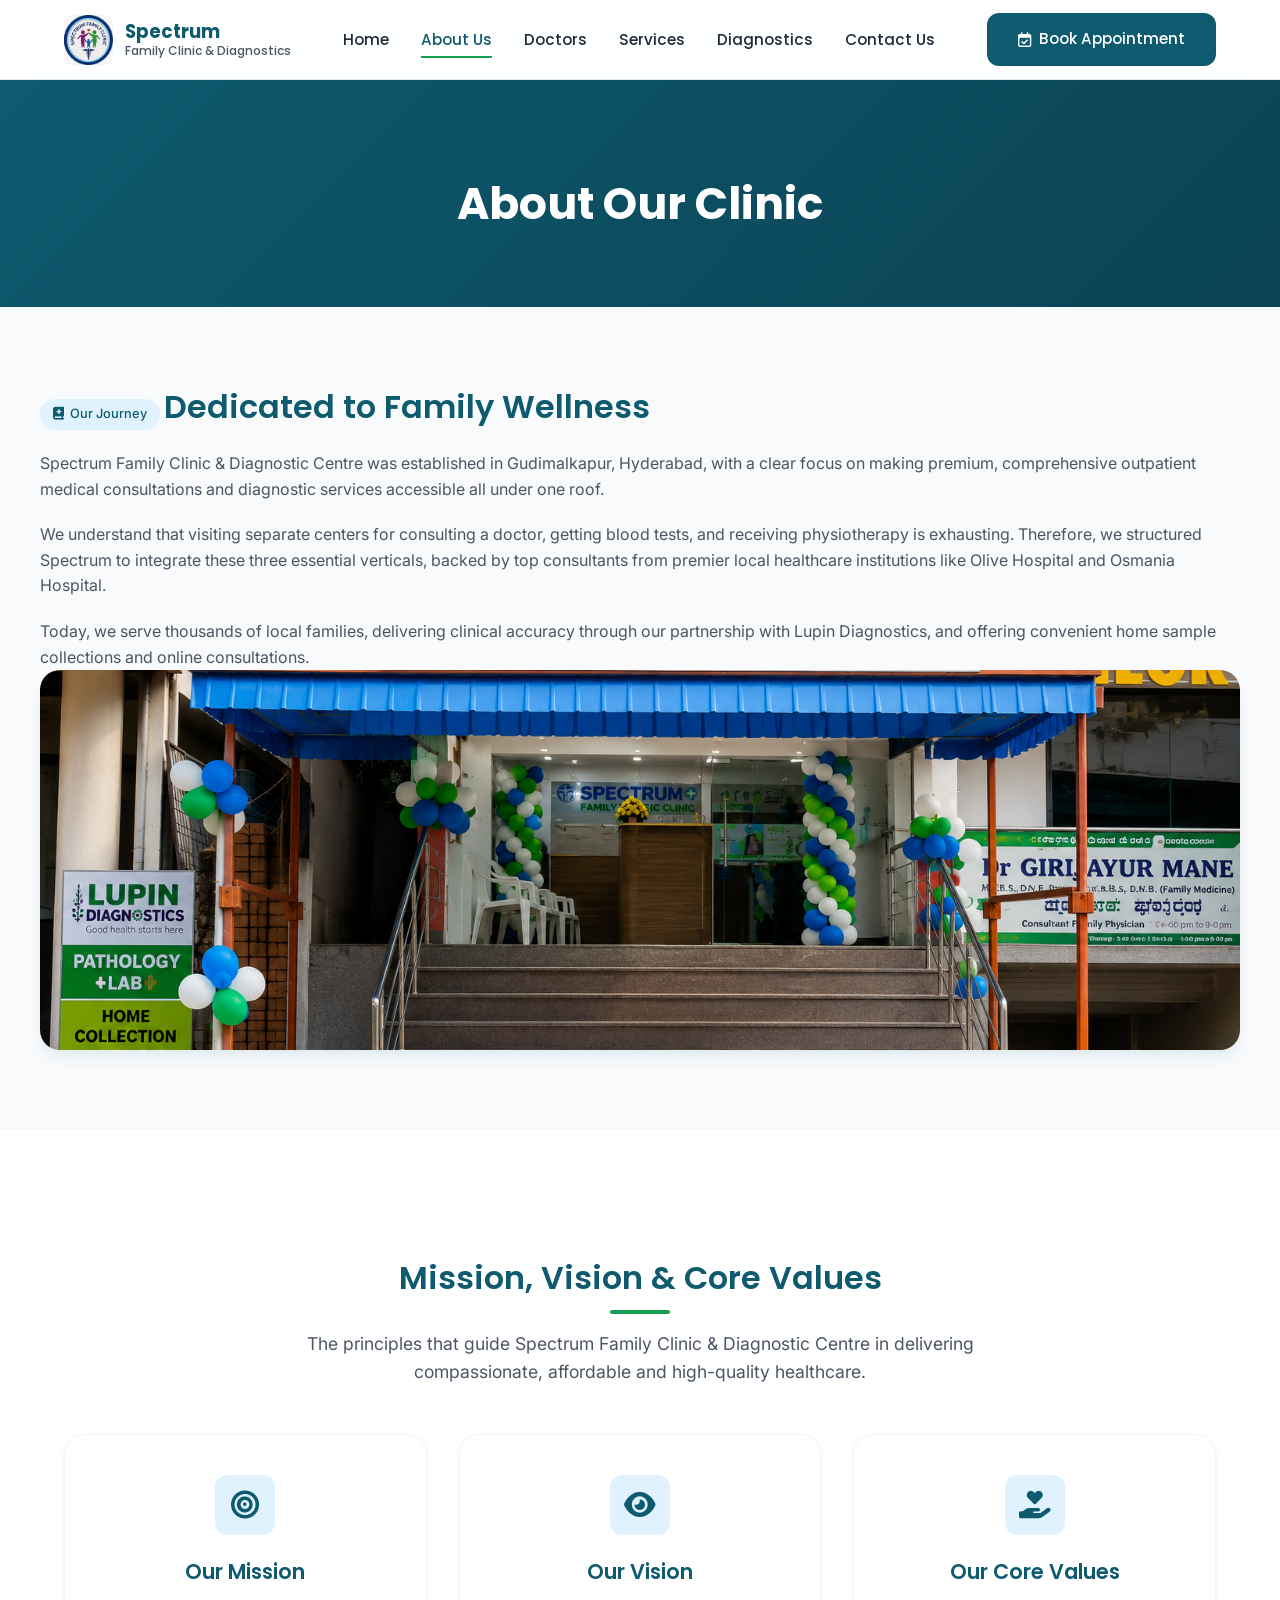
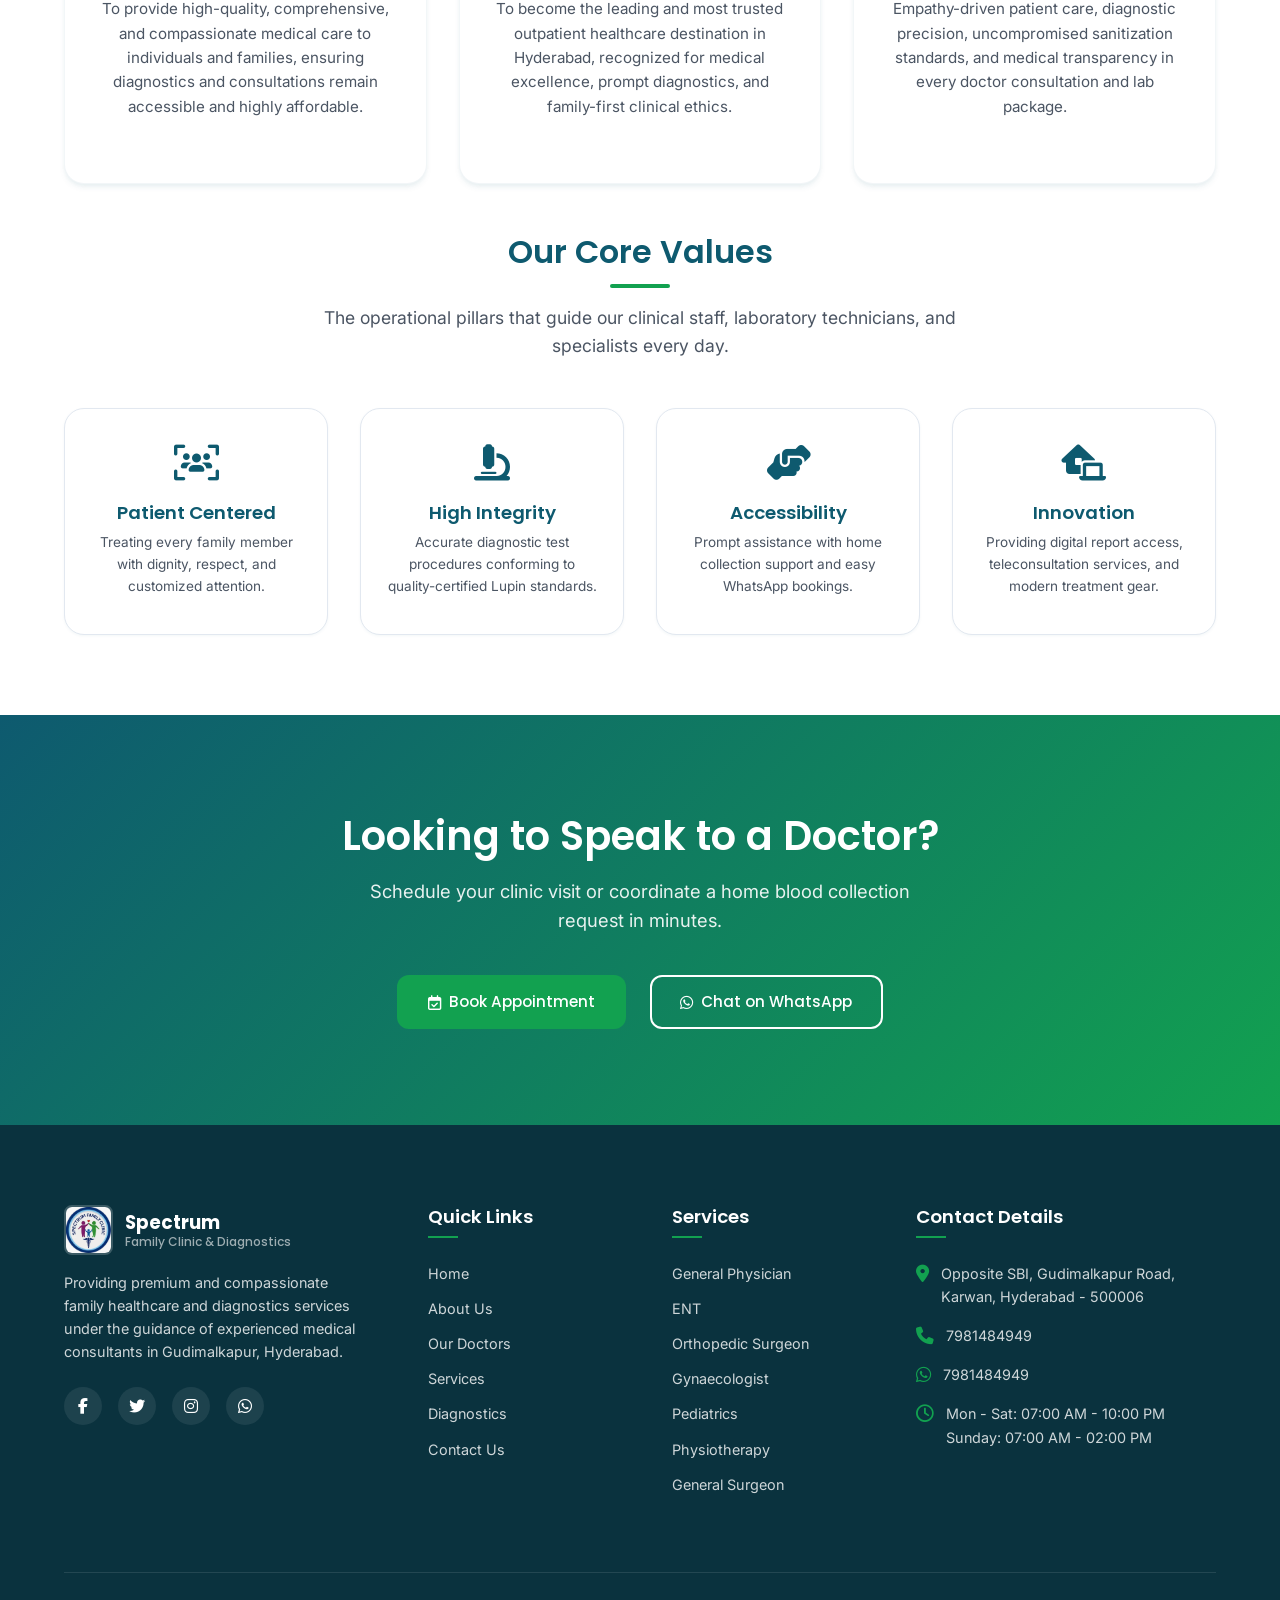
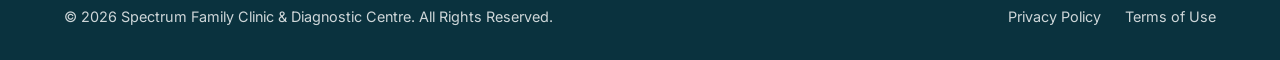
==== commit 9cea8086: "updated website as per client feedback" ====
--- a/about.html
+++ b/about.html
@@ -55,10 +55,6 @@
   <section class="inner-hero">
     <div class="container">
       <h1>About Our Clinic</h1>
-      <ul class="breadcrumbs">
-        <li><a href="index.html">Home</a></li>
-        <li>About Us</li>
-      </ul>
     </div>
   </section>
 
@@ -68,7 +64,7 @@
         <div class="badge badge-teal" style="margin-bottom: 1rem;">
           <i class="fa-solid fa-book-medical"></i> Our Journey
         </div>
-        <h2 style="margin-bottom: 1.5rem;">Dedicated to Family Wellness Since </h2>
+        <h2 style="margin-bottom: 1.5rem;">Dedicated to Family Wellness </h2>
         <p style="margin-bottom: 1.25rem; color: var(--color-text-light);">Spectrum Family Clinic & Diagnostic Centre was established in Gudimalkapur, Hyderabad, with a clear focus on making premium, comprehensive outpatient medical consultations and diagnostic services accessible all under one roof.</p>
         <p style="margin-bottom: 1.25rem; color: var(--color-text-light);">We understand that visiting separate centers for consulting a doctor, getting blood tests, and receiving physiotherapy is exhausting. Therefore, we structured Spectrum to integrate these three essential verticals, backed by top consultants from premier local healthcare institutions like Olive Hospital and Osmania Hospital.</p>
         <p style="color: var(--color-text-light);">Today, we serve thousands of local families, delivering clinical accuracy through our partnership with Lupin Diagnostics, and offering convenient home sample collections and online consultations.</p>
@@ -177,12 +173,12 @@
             </div>
           </a>
           <p>Providing premium and compassionate family healthcare and diagnostics services under the guidance of experienced medical consultants in Gudimalkapur, Hyderabad.</p>
-          <div class="social-links">
-             <a href="https://www.facebook.com/share/1BTDL4vWSD/?mibextid=wwXIfr" target="_blank" rel="noopener noreferrer"aria-label="Facebook"><i class="fa-brands fa-facebook-f"></i></a>
-            <a href="#" class="social-icon" aria-label="Twitter"><i class="fa-brands fa-twitter"></i></a>
-            <a href="https://www.instagram.com/spectrum.clinic14?igsh=MWdrMHIwYWJzZGtmZw%3D%3D&utm_source=qr" target="_blank" rel="noopener noreferrer" aria-label="Instagram"> <i class="fa-brands fa-instagram"></i></a>
-            <a href="https://wa.me/917981484949" class="social-icon" aria-label="WhatsApp" target="_blank"><i class="fa-brands fa-whatsapp"></i></a>
-          </div>
+           <div class="social-links">
+          <a href="https://www.facebook.com/share/1BTDL4vWSD/?mibextid=wwXIfr" target="_blank" rel="noopener noreferrer" class="social-icon" aria-label="Facebook"><i class="fa-brands fa-facebook-f"></i></a>
+          <a href="#" class="social-icon" aria-label="Twitter"><i class="fa-brands fa-twitter"></i></a>
+          <a href="https://www.instagram.com/spectrum.clinic14?igsh=MWdrMHIwYWJzZGtmZw%3D%3D&utm_source=qr" target="_blank" rel="noopener noreferrer" class="social-icon" aria-label="Instagram"><i class="fa-brands fa-instagram"></i></a>
+          <a href="https://wa.me/917981484949" class="social-icon" aria-label="WhatsApp" target="_blank"><i class="fa-brands fa-whatsapp"></i></a>
+        </div>
         </div>
 
         <div>
@@ -206,6 +202,7 @@
             <li><a href="services.html#gynec">Gynaecologist</a></li>
             <li><a href="services.html#pediatrics">Pediatrics</a></li>
             <li><a href="services.html#physio">Physiotherapy</a></li>
+            <li><a href="services.html#physio">General Surgeon</a></li>
           </ul>
         </div>
 
--- a/css/style.css
+++ b/css/style.css
@@ -83,7 +83,7 @@
 .section-header {
   text-align: center;
   max-width: 700px;
-  margin: 0 auto 3rem auto;
+  margin: 3rem auto 3rem auto;
 }
 
 .section-header h2::after {
@@ -469,7 +469,7 @@
   background-color: #FFFFFF;
   box-shadow: var(--shadow-md);
   border-radius: var(--radius-lg);
-  margin-top: 40px;
+  margin-top: 70px;
   position: relative;
   z-index: 10;
   padding: 2rem;
@@ -816,15 +816,15 @@
 }
 
 .package-badge {
-  position: absolute;
-  top: 1.5rem;
-  right: 1.5rem;
+  display: inline-block;
+  margin-bottom: 0.75rem;
+  
 }
 
 .package-card h3 {
   font-size: 1.3rem;
   margin-bottom: 0.5rem;
-  padding-right: 4rem;
+  
 }
 
 .package-partner {
@@ -2188,4 +2188,14 @@
     line-height:1.6;
 }
 
+}
+.section-header {
+  display: flex;
+  flex-direction: column;
+  align-items: center;
+}
+
+.badge {
+  display: inline-flex;
+  margin-bottom: 1rem;
 }
